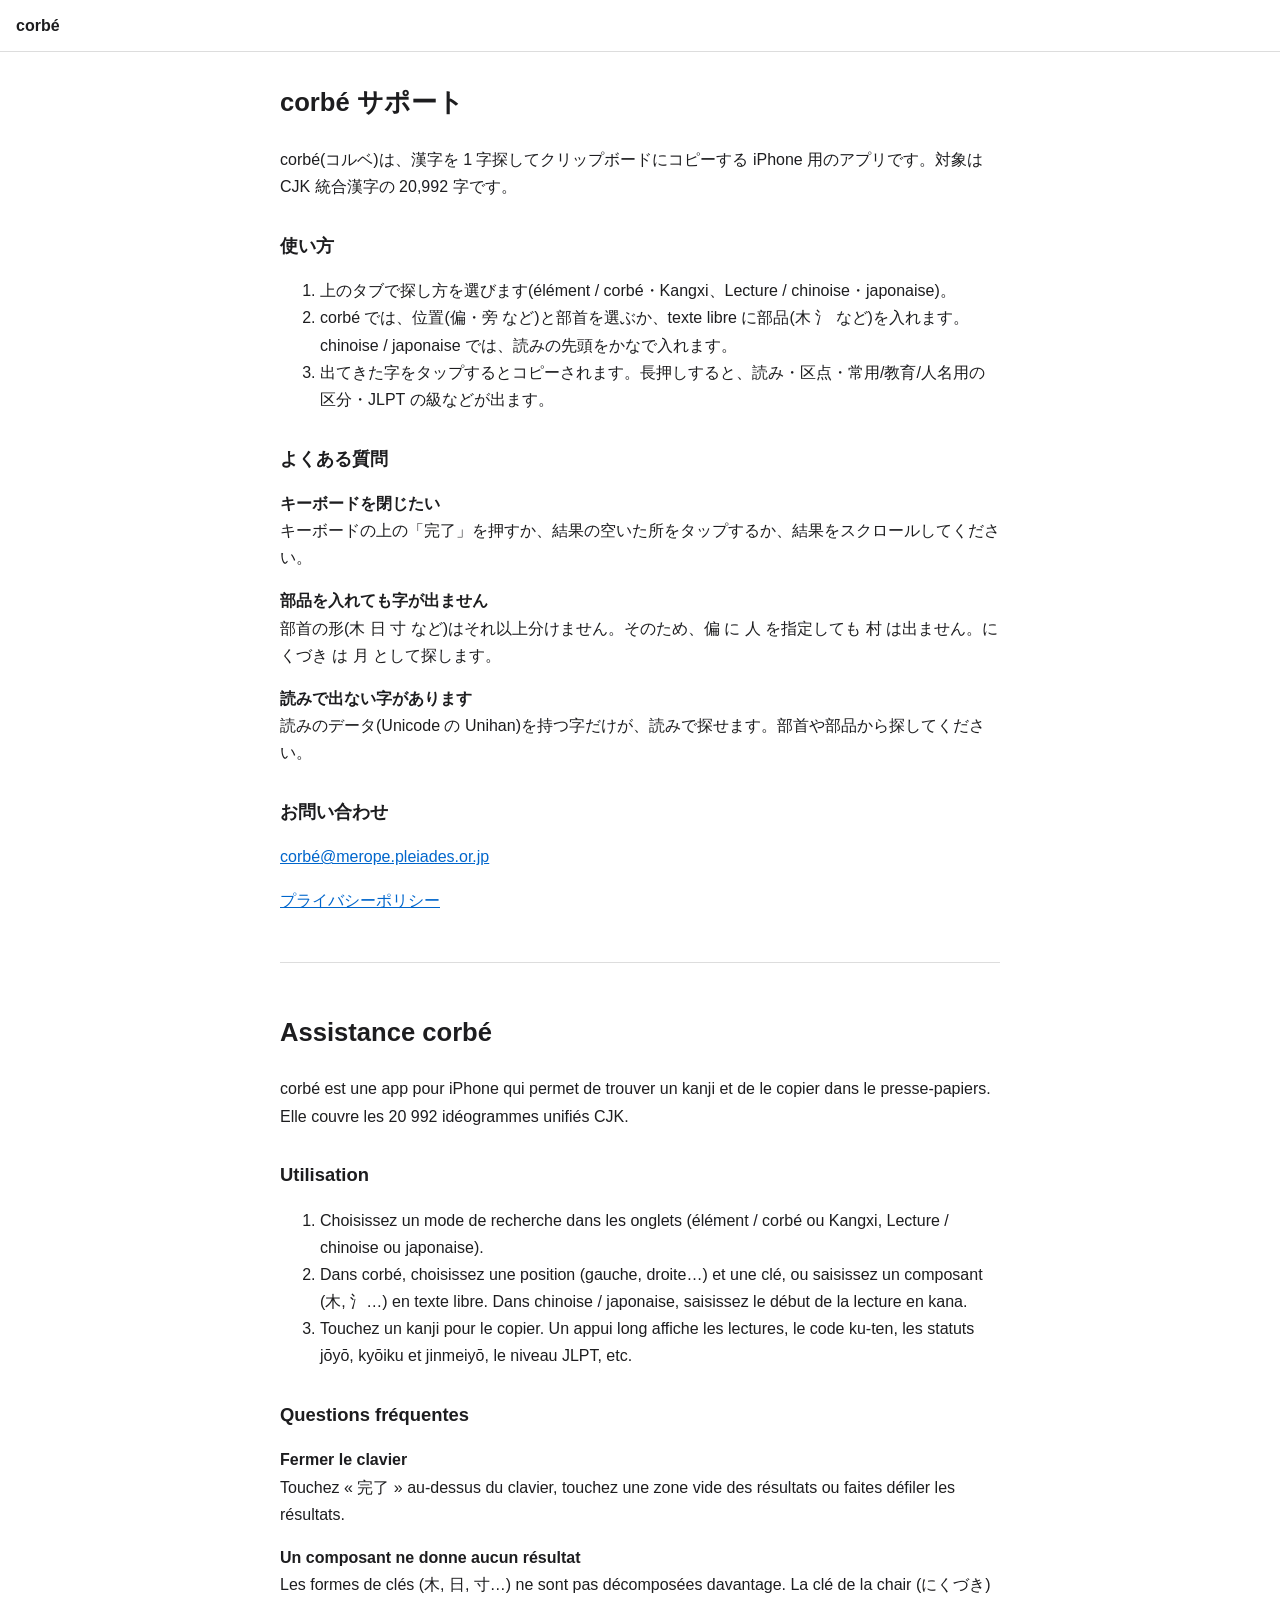
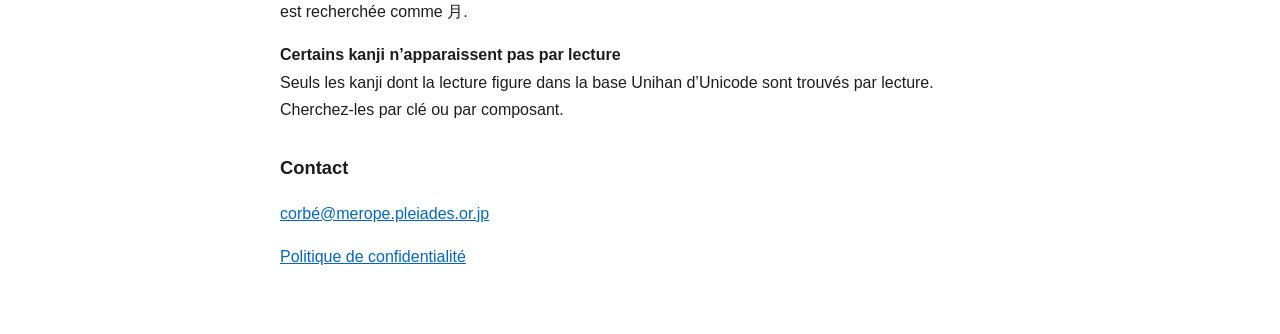
==== docs/index.html @ dcdead09 "docs(appstore): App Store 提出用の文面・スクリーンショット・サポートとプライバシーのページを用意する 文面は日本語とフランス語(régu と同じ)。スクリーンショットは 6." ====
<!DOCTYPE html>
<html lang="ja">
<head>
<meta charset="utf-8">
<meta name="viewport" content="width=device-width, initial-scale=1">
<title>corbé — サポート / Assistance</title>
<link rel="stylesheet" href="site.css">
</head>
<body>
<header>corbé</header>
<main>
<section lang="ja">
  <h1>corbé サポート</h1>
  <p>corbé(コルベ)は、漢字を 1 字探してクリップボードにコピーする iPhone 用のアプリです。対象は CJK 統合漢字の 20,992 字です。</p>
  <h2>使い方</h2>
  <ol>
    <li>上のタブで探し方を選びます(élément / corbé・Kangxi、Lecture / chinoise・japonaise)。</li>
    <li>corbé では、位置(偏・旁 など)と部首を選ぶか、texte libre に部品(木 氵 など)を入れます。chinoise / japonaise では、読みの先頭をかなで入れます。</li>
    <li>出てきた字をタップするとコピーされます。長押しすると、読み・区点・常用/教育/人名用の区分・JLPT の級などが出ます。</li>
  </ol>
  <h2>よくある質問</h2>
  <dl>
    <dt>キーボードを閉じたい</dt>
    <dd>キーボードの上の「完了」を押すか、結果の空いた所をタップするか、結果をスクロールしてください。</dd>
    <dt>部品を入れても字が出ません</dt>
    <dd>部首の形(木 日 寸 など)はそれ以上分けません。そのため、偏 に 人 を指定しても 村 は出ません。にくづき は 月 として探します。</dd>
    <dt>読みで出ない字があります</dt>
    <dd>読みのデータ(Unicode の Unihan)を持つ字だけが、読みで探せます。部首や部品から探してください。</dd>
  </dl>
  <h2>お問い合わせ</h2>
  <p><a href="mailto:corbé@merope.pleiades.or.jp">corbé@merope.pleiades.or.jp</a></p>
  <p><a href="privacy.html">プライバシーポリシー</a></p>
</section>
<hr>
<section lang="fr">
  <h1>Assistance corbé</h1>
  <p>corbé est une app pour iPhone qui permet de trouver un kanji et de le copier dans le presse-papiers. Elle couvre les 20 992 idéogrammes unifiés CJK.</p>
  <h2>Utilisation</h2>
  <ol>
    <li>Choisissez un mode de recherche dans les onglets (élément / corbé ou Kangxi, Lecture / chinoise ou japonaise).</li>
    <li>Dans corbé, choisissez une position (gauche, droite…) et une clé, ou saisissez un composant (木, 氵…) en texte libre. Dans chinoise / japonaise, saisissez le début de la lecture en kana.</li>
    <li>Touchez un kanji pour le copier. Un appui long affiche les lectures, le code ku-ten, les statuts jōyō, kyōiku et jinmeiyō, le niveau JLPT, etc.</li>
  </ol>
  <h2>Questions fréquentes</h2>
  <dl>
    <dt>Fermer le clavier</dt>
    <dd>Touchez « 完了 » au-dessus du clavier, touchez une zone vide des résultats ou faites défiler les résultats.</dd>
    <dt>Un composant ne donne aucun résultat</dt>
    <dd>Les formes de clés (木, 日, 寸…) ne sont pas décomposées davantage. La clé de la chair (にくづき) est recherchée comme 月.</dd>
    <dt>Certains kanji n’apparaissent pas par lecture</dt>
    <dd>Seuls les kanji dont la lecture figure dans la base Unihan d’Unicode sont trouvés par lecture. Cherchez-les par clé ou par composant.</dd>
  </dl>
  <h2>Contact</h2>
  <p><a href="mailto:corbé@merope.pleiades.or.jp">corbé@merope.pleiades.or.jp</a></p>
  <p><a href="privacy.html">Politique de confidentialité</a></p>
</section>
</main>
</body>
</html>
---- docs/site.css ----
:root {
  color-scheme: light dark;
  --fg: #1d1d1f;
  --bg: #ffffff;
  --muted: #6e6e73;
  --link: #0066cc;
}
@media (prefers-color-scheme: dark) {
  :root {
    --fg: #f5f5f7;
    --bg: #1c1c1e;
    --muted: #a1a1a6;
    --link: #4da3ff;
  }
}
body {
  margin: 0;
  background: var(--bg);
  color: var(--fg);
  font: 16px/1.7 -apple-system, BlinkMacSystemFont, "Hiragino Sans", sans-serif;
}
header {
  padding: 12px 16px;
  border-bottom: 1px solid color-mix(in srgb, var(--fg) 15%, transparent);
  font-weight: 600;
}
main {
  max-width: 720px;
  margin: 0 auto;
  padding: 8px 16px 48px;
}
a {
  color: var(--link);
}
h1 {
  font-size: 1.6em;
}
h2 {
  font-size: 1.15em;
  margin-top: 1.6em;
}
dt {
  font-weight: 600;
}
dd {
  margin: 0 0 1em;
}
hr {
  margin: 48px 0;
  border: none;
  border-top: 1px solid color-mix(in srgb, var(--fg) 15%, transparent);
}
.date {
  color: var(--muted);
}
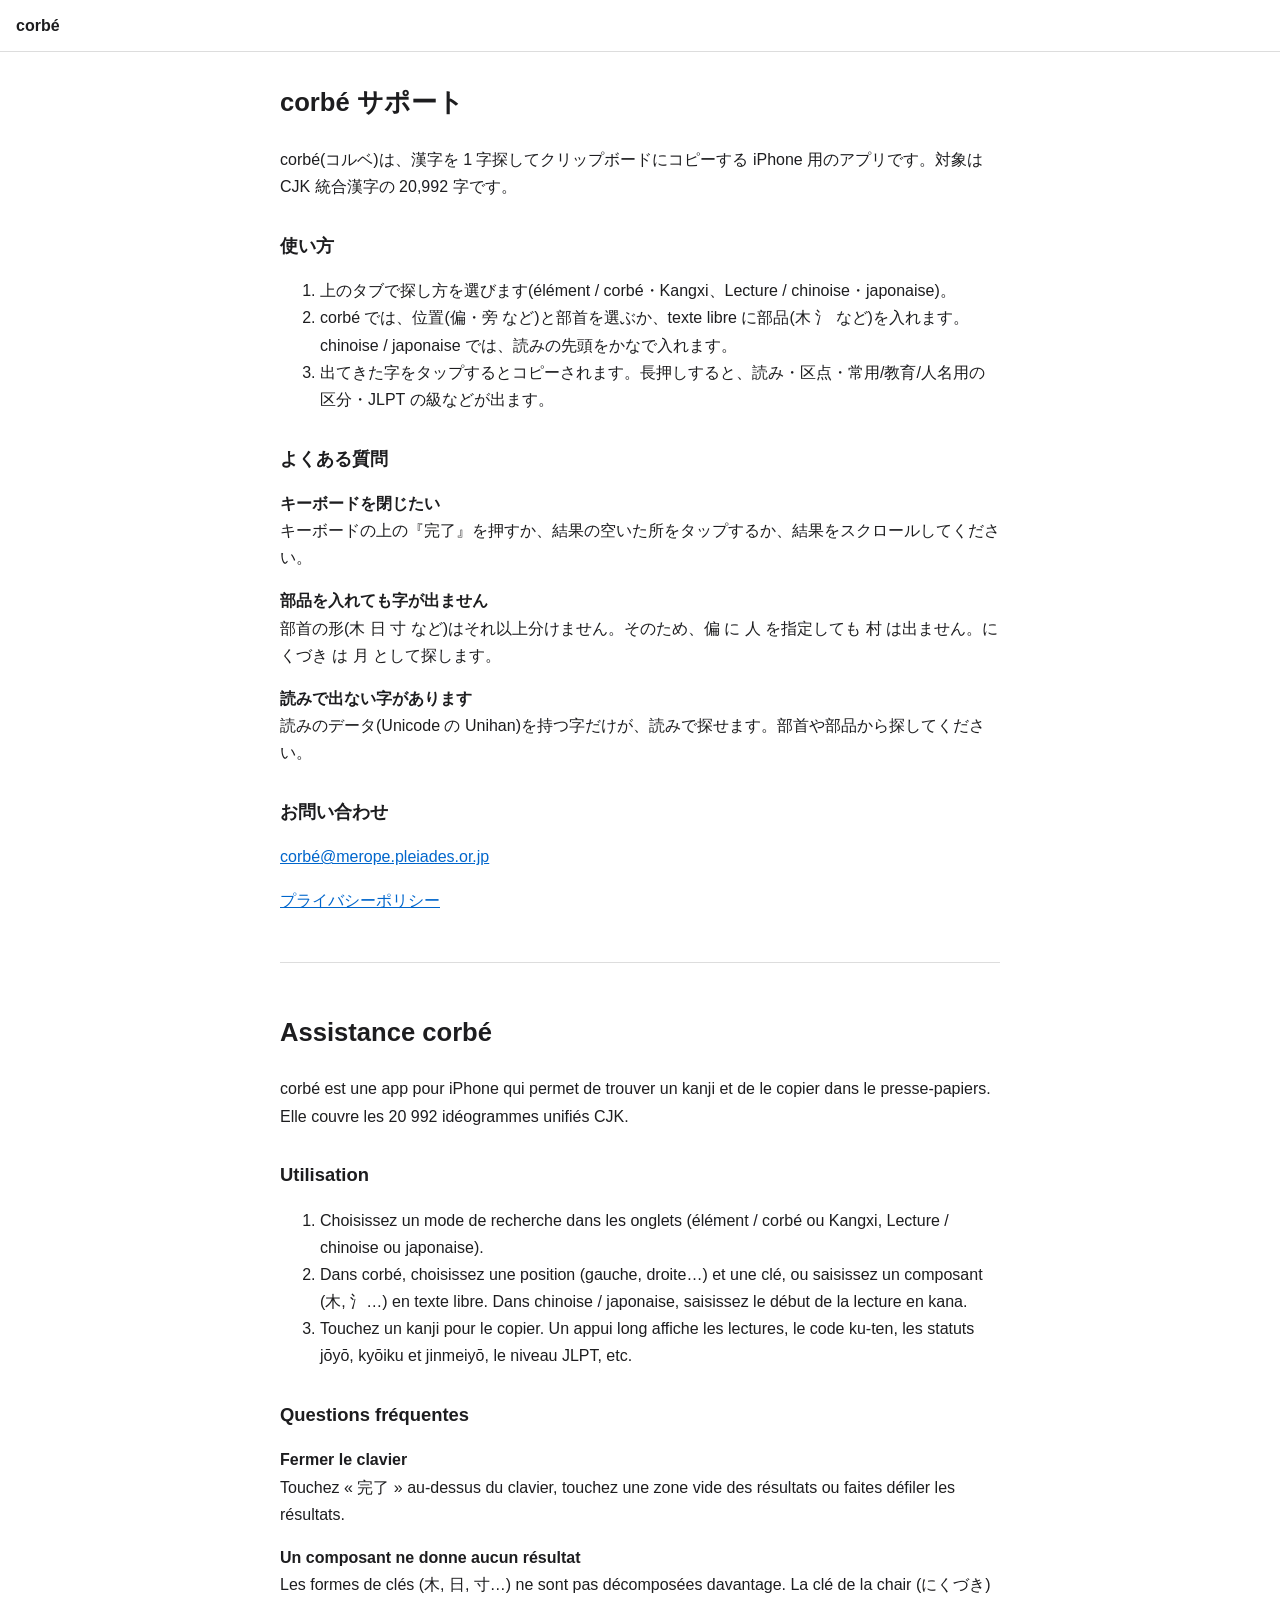
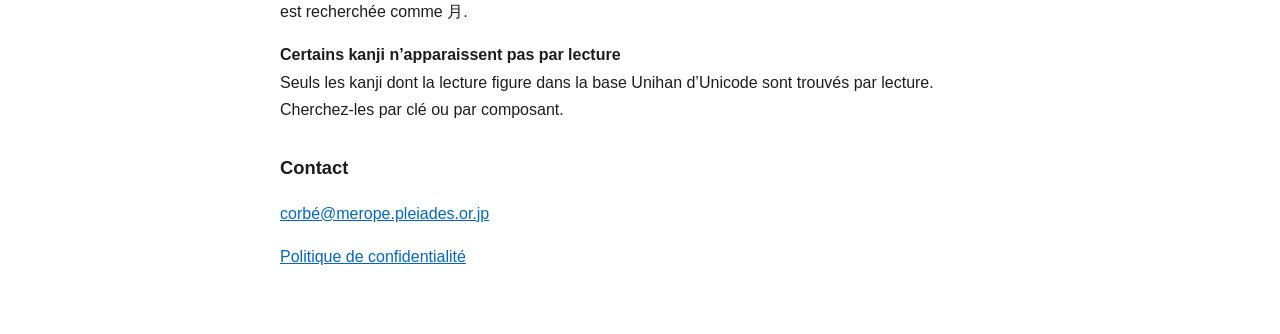
==== commit 980be9ca: "refactor(corbe): ファイルを分け、重複をまとめ、表記とインデントをそろえる - ComponentSearchView を 4 ファイルに分ける(部首の一覧・位置のアイコン・入力欄) " ====
--- a/docs/index.html
+++ b/docs/index.html
@@ -10,49 +10,49 @@
 <header>corbé</header>
 <main>
 <section lang="ja">
-  <h1>corbé サポート</h1>
-  <p>corbé(コルベ)は、漢字を 1 字探してクリップボードにコピーする iPhone 用のアプリです。対象は CJK 統合漢字の 20,992 字です。</p>
-  <h2>使い方</h2>
-  <ol>
-    <li>上のタブで探し方を選びます(élément / corbé・Kangxi、Lecture / chinoise・japonaise)。</li>
-    <li>corbé では、位置(偏・旁 など)と部首を選ぶか、texte libre に部品(木 氵 など)を入れます。chinoise / japonaise では、読みの先頭をかなで入れます。</li>
-    <li>出てきた字をタップするとコピーされます。長押しすると、読み・区点・常用/教育/人名用の区分・JLPT の級などが出ます。</li>
-  </ol>
-  <h2>よくある質問</h2>
-  <dl>
-    <dt>キーボードを閉じたい</dt>
-    <dd>キーボードの上の「完了」を押すか、結果の空いた所をタップするか、結果をスクロールしてください。</dd>
-    <dt>部品を入れても字が出ません</dt>
-    <dd>部首の形(木 日 寸 など)はそれ以上分けません。そのため、偏 に 人 を指定しても 村 は出ません。にくづき は 月 として探します。</dd>
-    <dt>読みで出ない字があります</dt>
-    <dd>読みのデータ(Unicode の Unihan)を持つ字だけが、読みで探せます。部首や部品から探してください。</dd>
-  </dl>
-  <h2>お問い合わせ</h2>
-  <p><a href="mailto:corbé@merope.pleiades.or.jp">corbé@merope.pleiades.or.jp</a></p>
-  <p><a href="privacy.html">プライバシーポリシー</a></p>
+    <h1>corbé サポート</h1>
+    <p>corbé(コルベ)は、漢字を 1 字探してクリップボードにコピーする iPhone 用のアプリです。対象は CJK 統合漢字の 20,992 字です。</p>
+    <h2>使い方</h2>
+    <ol>
+        <li>上のタブで探し方を選びます(élément / corbé・Kangxi、Lecture / chinoise・japonaise)。</li>
+        <li>corbé では、位置(偏・旁 など)と部首を選ぶか、texte libre に部品(木 氵 など)を入れます。chinoise / japonaise では、読みの先頭をかなで入れます。</li>
+        <li>出てきた字をタップするとコピーされます。長押しすると、読み・区点・常用/教育/人名用の区分・JLPT の級などが出ます。</li>
+    </ol>
+    <h2>よくある質問</h2>
+    <dl>
+        <dt>キーボードを閉じたい</dt>
+        <dd>キーボードの上の『完了』を押すか、結果の空いた所をタップするか、結果をスクロールしてください。</dd>
+        <dt>部品を入れても字が出ません</dt>
+        <dd>部首の形(木 日 寸 など)はそれ以上分けません。そのため、偏 に 人 を指定しても 村 は出ません。にくづき は 月 として探します。</dd>
+        <dt>読みで出ない字があります</dt>
+        <dd>読みのデータ(Unicode の Unihan)を持つ字だけが、読みで探せます。部首や部品から探してください。</dd>
+    </dl>
+    <h2>お問い合わせ</h2>
+    <p><a href="mailto:corbé@merope.pleiades.or.jp">corbé@merope.pleiades.or.jp</a></p>
+    <p><a href="privacy.html">プライバシーポリシー</a></p>
 </section>
 <hr>
 <section lang="fr">
-  <h1>Assistance corbé</h1>
-  <p>corbé est une app pour iPhone qui permet de trouver un kanji et de le copier dans le presse-papiers. Elle couvre les 20 992 idéogrammes unifiés CJK.</p>
-  <h2>Utilisation</h2>
-  <ol>
-    <li>Choisissez un mode de recherche dans les onglets (élément / corbé ou Kangxi, Lecture / chinoise ou japonaise).</li>
-    <li>Dans corbé, choisissez une position (gauche, droite…) et une clé, ou saisissez un composant (木, 氵…) en texte libre. Dans chinoise / japonaise, saisissez le début de la lecture en kana.</li>
-    <li>Touchez un kanji pour le copier. Un appui long affiche les lectures, le code ku-ten, les statuts jōyō, kyōiku et jinmeiyō, le niveau JLPT, etc.</li>
-  </ol>
-  <h2>Questions fréquentes</h2>
-  <dl>
-    <dt>Fermer le clavier</dt>
-    <dd>Touchez « 完了 » au-dessus du clavier, touchez une zone vide des résultats ou faites défiler les résultats.</dd>
-    <dt>Un composant ne donne aucun résultat</dt>
-    <dd>Les formes de clés (木, 日, 寸…) ne sont pas décomposées davantage. La clé de la chair (にくづき) est recherchée comme 月.</dd>
-    <dt>Certains kanji n’apparaissent pas par lecture</dt>
-    <dd>Seuls les kanji dont la lecture figure dans la base Unihan d’Unicode sont trouvés par lecture. Cherchez-les par clé ou par composant.</dd>
-  </dl>
-  <h2>Contact</h2>
-  <p><a href="mailto:corbé@merope.pleiades.or.jp">corbé@merope.pleiades.or.jp</a></p>
-  <p><a href="privacy.html">Politique de confidentialité</a></p>
+    <h1>Assistance corbé</h1>
+    <p>corbé est une app pour iPhone qui permet de trouver un kanji et de le copier dans le presse-papiers. Elle couvre les 20 992 idéogrammes unifiés CJK.</p>
+    <h2>Utilisation</h2>
+    <ol>
+        <li>Choisissez un mode de recherche dans les onglets (élément / corbé ou Kangxi, Lecture / chinoise ou japonaise).</li>
+        <li>Dans corbé, choisissez une position (gauche, droite…) et une clé, ou saisissez un composant (木, 氵…) en texte libre. Dans chinoise / japonaise, saisissez le début de la lecture en kana.</li>
+        <li>Touchez un kanji pour le copier. Un appui long affiche les lectures, le code ku-ten, les statuts jōyō, kyōiku et jinmeiyō, le niveau JLPT, etc.</li>
+    </ol>
+    <h2>Questions fréquentes</h2>
+    <dl>
+        <dt>Fermer le clavier</dt>
+        <dd>Touchez « 完了 » au-dessus du clavier, touchez une zone vide des résultats ou faites défiler les résultats.</dd>
+        <dt>Un composant ne donne aucun résultat</dt>
+        <dd>Les formes de clés (木, 日, 寸…) ne sont pas décomposées davantage. La clé de la chair (にくづき) est recherchée comme 月.</dd>
+        <dt>Certains kanji n’apparaissent pas par lecture</dt>
+        <dd>Seuls les kanji dont la lecture figure dans la base Unihan d’Unicode sont trouvés par lecture. Cherchez-les par clé ou par composant.</dd>
+    </dl>
+    <h2>Contact</h2>
+    <p><a href="mailto:corbé@merope.pleiades.or.jp">corbé@merope.pleiades.or.jp</a></p>
+    <p><a href="privacy.html">Politique de confidentialité</a></p>
 </section>
 </main>
 </body>
--- a/docs/site.css
+++ b/docs/site.css
@@ -1,55 +1,55 @@
 :root {
-  color-scheme: light dark;
-  --fg: #1d1d1f;
-  --bg: #ffffff;
-  --muted: #6e6e73;
-  --link: #0066cc;
+    color-scheme: light dark;
+    --fg: #1d1d1f;
+    --bg: #ffffff;
+    --muted: #6e6e73;
+    --link: #0066cc;
 }
 @media (prefers-color-scheme: dark) {
-  :root {
-    --fg: #f5f5f7;
-    --bg: #1c1c1e;
-    --muted: #a1a1a6;
-    --link: #4da3ff;
-  }
+    :root {
+        --fg: #f5f5f7;
+        --bg: #1c1c1e;
+        --muted: #a1a1a6;
+        --link: #4da3ff;
+    }
 }
 body {
-  margin: 0;
-  background: var(--bg);
-  color: var(--fg);
-  font: 16px/1.7 -apple-system, BlinkMacSystemFont, "Hiragino Sans", sans-serif;
+    margin: 0;
+    background: var(--bg);
+    color: var(--fg);
+    font: 16px/1.7 -apple-system, BlinkMacSystemFont, "Hiragino Sans", sans-serif;
 }
 header {
-  padding: 12px 16px;
-  border-bottom: 1px solid color-mix(in srgb, var(--fg) 15%, transparent);
-  font-weight: 600;
+    padding: 12px 16px;
+    border-bottom: 1px solid color-mix(in srgb, var(--fg) 15%, transparent);
+    font-weight: 600;
 }
 main {
-  max-width: 720px;
-  margin: 0 auto;
-  padding: 8px 16px 48px;
+    max-width: 720px;
+    margin: 0 auto;
+    padding: 8px 16px 48px;
 }
 a {
-  color: var(--link);
+    color: var(--link);
 }
 h1 {
-  font-size: 1.6em;
+    font-size: 1.6em;
 }
 h2 {
-  font-size: 1.15em;
-  margin-top: 1.6em;
+    font-size: 1.15em;
+    margin-top: 1.6em;
 }
 dt {
-  font-weight: 600;
+    font-weight: 600;
 }
 dd {
-  margin: 0 0 1em;
+    margin: 0 0 1em;
 }
 hr {
-  margin: 48px 0;
-  border: none;
-  border-top: 1px solid color-mix(in srgb, var(--fg) 15%, transparent);
+    margin: 48px 0;
+    border: none;
+    border-top: 1px solid color-mix(in srgb, var(--fg) 15%, transparent);
 }
 .date {
-  color: var(--muted);
+    color: var(--muted);
 }
